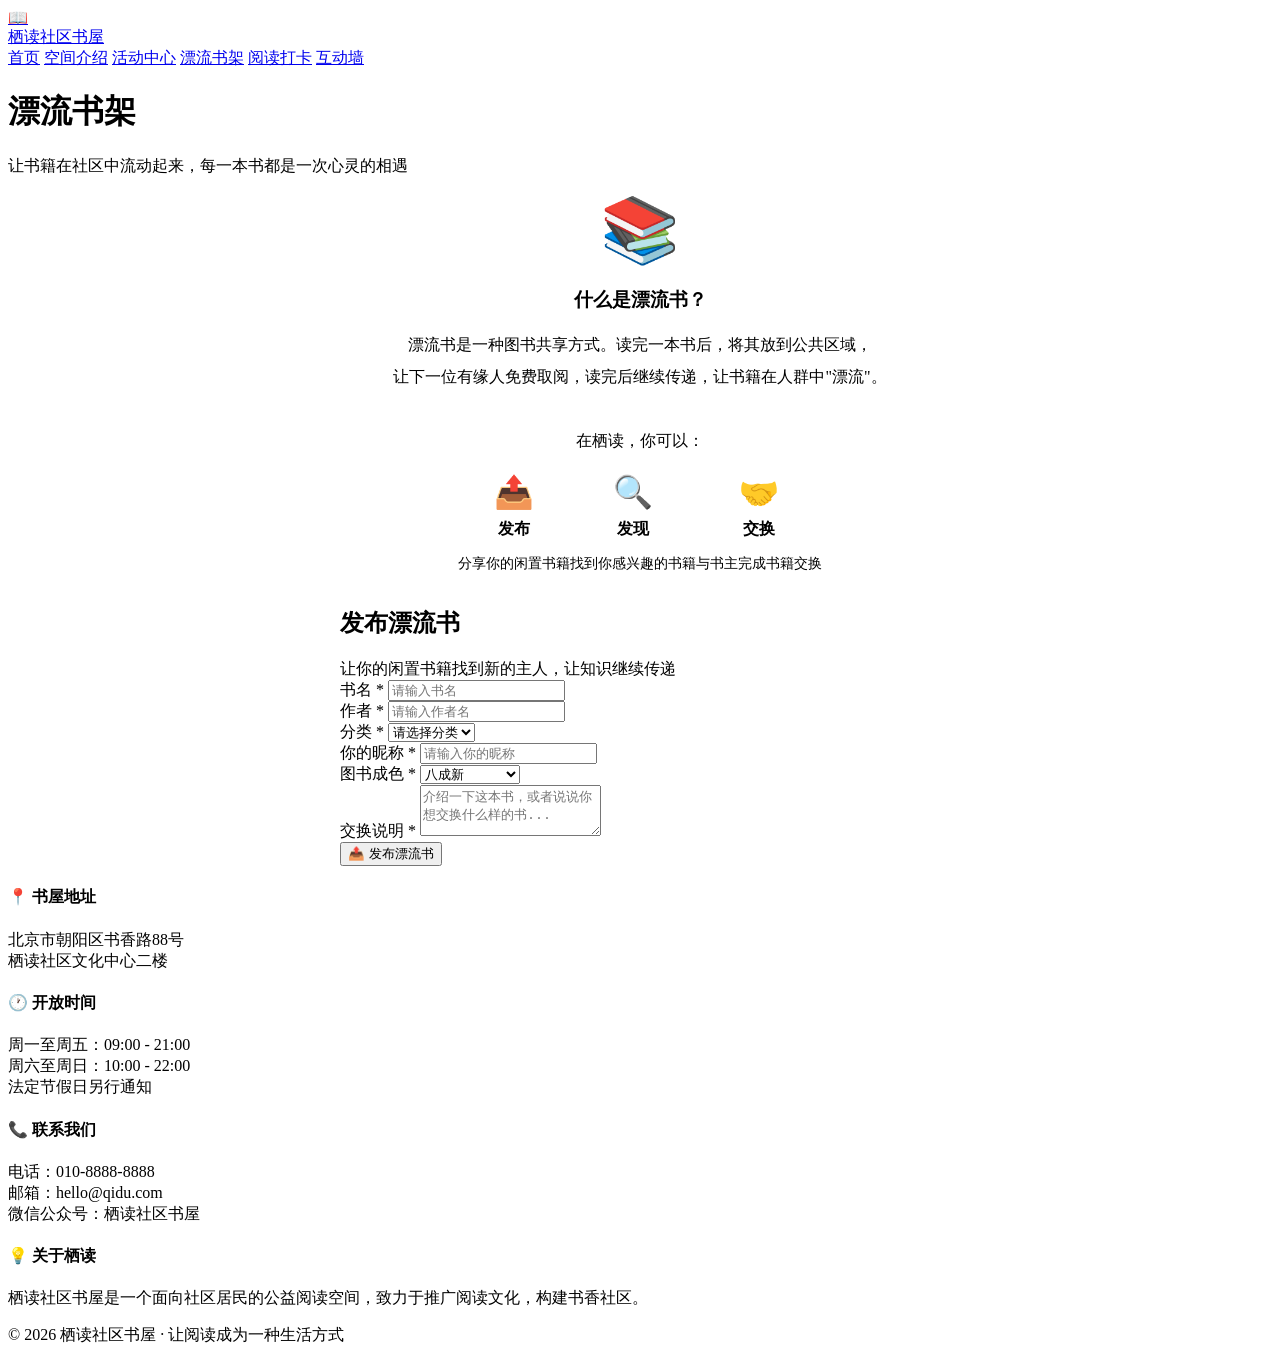
==== bookswap.html @ 44077ca1 "Add files via upload" ====
<!DOCTYPE html>
<html lang="zh-CN">
<head>
    <meta charset="UTF-8">
    <meta name="viewport" content="width=device-width, initial-scale=1.0">
    <title>漂流书架 - 栖读社区书屋</title>
    <link rel="stylesheet" href="css/style.css">
</head>
<body>
    <!-- 顶部导航栏 -->
    <nav class="navbar">
        <div class="navbar-container">
            <a href="index.html" class="navbar-logo">
                <div class="navbar-logo-icon">📖</div>
                <span class="navbar-logo-text">栖读社区书屋</span>
            </a>
            <div class="navbar-menu">
                <a href="index.html" class="navbar-link">首页</a>
                <a href="space.html" class="navbar-link">空间介绍</a>
                <a href="events.html" class="navbar-link">活动中心</a>
                <a href="bookswap.html" class="navbar-link active">漂流书架</a>
                <a href="checkin.html" class="navbar-link">阅读打卡</a>
                <a href="community.html" class="navbar-link">互动墙</a>
            </div>
            <div class="navbar-toggle">
                <span></span>
                <span></span>
                <span></span>
            </div>
        </div>
    </nav>

    <!-- 页面标题区 -->
    <header class="page-header">
        <div class="container">
            <h1 class="page-title">漂流书架</h1>
            <p class="page-subtitle">
                让书籍在社区中流动起来，每一本书都是一次心灵的相遇
            </p>
        </div>
    </header>

    <!-- 漂流书介绍 -->
    <section class="section">
        <div class="container">
            <div style="max-width: 800px; margin: 0 auto; text-align: center;">
                <div class="card" style="padding: var(--spacing-lg); background: linear-gradient(135deg, var(--color-green-pale), var(--color-cream));">
                    <div style="font-size: 4rem; margin-bottom: var(--spacing-sm);">📚</div>
                    <h3 style="color: var(--color-brown-dark); margin-bottom: var(--spacing-sm);">什么是漂流书？</h3>
                    <p style="color: var(--text-secondary); line-height: 2;">
                        漂流书是一种图书共享方式。读完一本书后，将其放到公共区域，<br>
                        让下一位有缘人免费取阅，读完后继续传递，让书籍在人群中"漂流"。<br><br>
                        在栖读，你可以：
                    </p>
                    <div style="display: flex; justify-content: center; gap: var(--spacing-lg); flex-wrap: wrap; margin-top: var(--spacing-sm);">
                        <div style="text-align: center;">
                            <div style="font-size: 2rem; margin-bottom: 8px;">📤</div>
                            <strong style="color: var(--color-green);">发布</strong>
                            <p style="color: var(--text-secondary); font-size: 0.9rem;">分享你的闲置书籍</p>
                        </div>
                        <div style="text-align: center;">
                            <div style="font-size: 2rem; margin-bottom: 8px;">🔍</div>
                            <strong style="color: var(--color-green);">发现</strong>
                            <p style="color: var(--text-secondary); font-size: 0.9rem;">找到你感兴趣的书籍</p>
                        </div>
                        <div style="text-align: center;">
                            <div style="font-size: 2rem; margin-bottom: 8px;">🤝</div>
                            <strong style="color: var(--color-green);">交换</strong>
                            <p style="color: var(--text-secondary); font-size: 0.9rem;">与书主完成书籍交换</p>
                        </div>
                    </div>
                </div>
            </div>
        </div>
    </section>

    <!-- 分类筛选 -->
    <section class="section" style="padding-top: 0; padding-bottom: var(--spacing-sm);">
        <div class="container">
            <div class="filter-bar">
                <div class="filter-tabs">
                    <!-- 分类标签将由JS动态生成 -->
                </div>
            </div>
        </div>
    </section>

    <!-- 漂流书列表 -->
    <section class="section" style="padding-top: var(--spacing-sm);">
        <div class="container">
            <div class="grid grid-4" id="books-list">
                <!-- 漂流书卡片将由JS动态生成 -->
            </div>
        </div>
    </section>

    <!-- 发布漂流书 -->
    <section class="section" style="background: var(--color-cream-dark);">
        <div class="container">
            <div style="max-width: 600px; margin: 0 auto;">
                <h2 class="section-title" style="display: inline-block;">发布漂流书</h2>
                <p style="color: var(--text-secondary); margin-top: var(--spacing-sm); margin-bottom: var(--spacing-md);">
                    让你的闲置书籍找到新的主人，让知识继续传递
                </p>

                <div class="card" style="padding: var(--spacing-md);">
                    <form id="add-book-form">
                        <div class="form-group">
                            <label class="form-label">书名 *</label>
                            <input type="text" name="title" class="form-input" placeholder="请输入书名">
                            <span class="form-error"></span>
                        </div>

                        <div class="form-group">
                            <label class="form-label">作者 *</label>
                            <input type="text" name="author" class="form-input" placeholder="请输入作者名">
                            <span class="form-error"></span>
                        </div>

                        <div class="form-group">
                            <label class="form-label">分类 *</label>
                            <select name="category" class="form-select">
                                <option value="">请选择分类</option>
                                <option value="文学">文学</option>
                                <option value="心理">心理</option>
                                <option value="设计">设计</option>
                                <option value="历史">历史</option>
                                <option value="生活方式">生活方式</option>
                                <option value="儿童">儿童</option>
                            </select>
                            <span class="form-error"></span>
                        </div>

                        <div class="form-group">
                            <label class="form-label">你的昵称 *</label>
                            <input type="text" name="owner" class="form-input" placeholder="请输入你的昵称">
                            <span class="form-error"></span>
                        </div>

                        <div class="form-group">
                            <label class="form-label">图书成色 *</label>
                            <select name="condition" class="form-select">
                                <option value="全新">全新</option>
                                <option value="九成新">九成新</option>
                                <option value="八成新" selected>八成新</option>
                                <option value="七成新">七成新</option>
                                <option value="六成新及以下">六成新及以下</option>
                            </select>
                            <span class="form-error"></span>
                        </div>

                        <div class="form-group">
                            <label class="form-label">交换说明 *</label>
                            <textarea name="note" class="form-textarea" placeholder="介绍一下这本书，或者说说你想交换什么样的书..." rows="3"></textarea>
                            <span class="form-error"></span>
                        </div>

                        <button type="submit" class="btn btn-primary btn-full">
                            📤 发布漂流书
                        </button>
                    </form>
                </div>
            </div>
        </div>
    </section>

    <!-- 页脚 -->
    <footer class="footer">
        <div class="container">
            <div class="footer-content">
                <div class="footer-section">
                    <h4>📍 书屋地址</h4>
                    <p>北京市朝阳区书香路88号<br>栖读社区文化中心二楼</p>
                </div>
                <div class="footer-section">
                    <h4>🕐 开放时间</h4>
                    <p>周一至周五：09:00 - 21:00<br>周六至周日：10:00 - 22:00<br>法定节假日另行通知</p>
                </div>
                <div class="footer-section">
                    <h4>📞 联系我们</h4>
                    <p>电话：010-8888-8888<br>邮箱：hello@qidu.com<br>微信公众号：栖读社区书屋</p>
                </div>
                <div class="footer-section">
                    <h4>💡 关于栖读</h4>
                    <p>栖读社区书屋是一个面向社区居民的公益阅读空间，致力于推广阅读文化，构建书香社区。</p>
                </div>
            </div>
            <div class="footer-bottom">
                <p>© 2026 栖读社区书屋 · 让阅读成为一种生活方式</p>
            </div>
        </div>
    </footer>

    <!-- 引入JS文件 -->
    <script src="js/data.js"></script>
    <script src="js/main.js"></script>
    <script src="js/bookswap.js"></script>
</body>
</html>
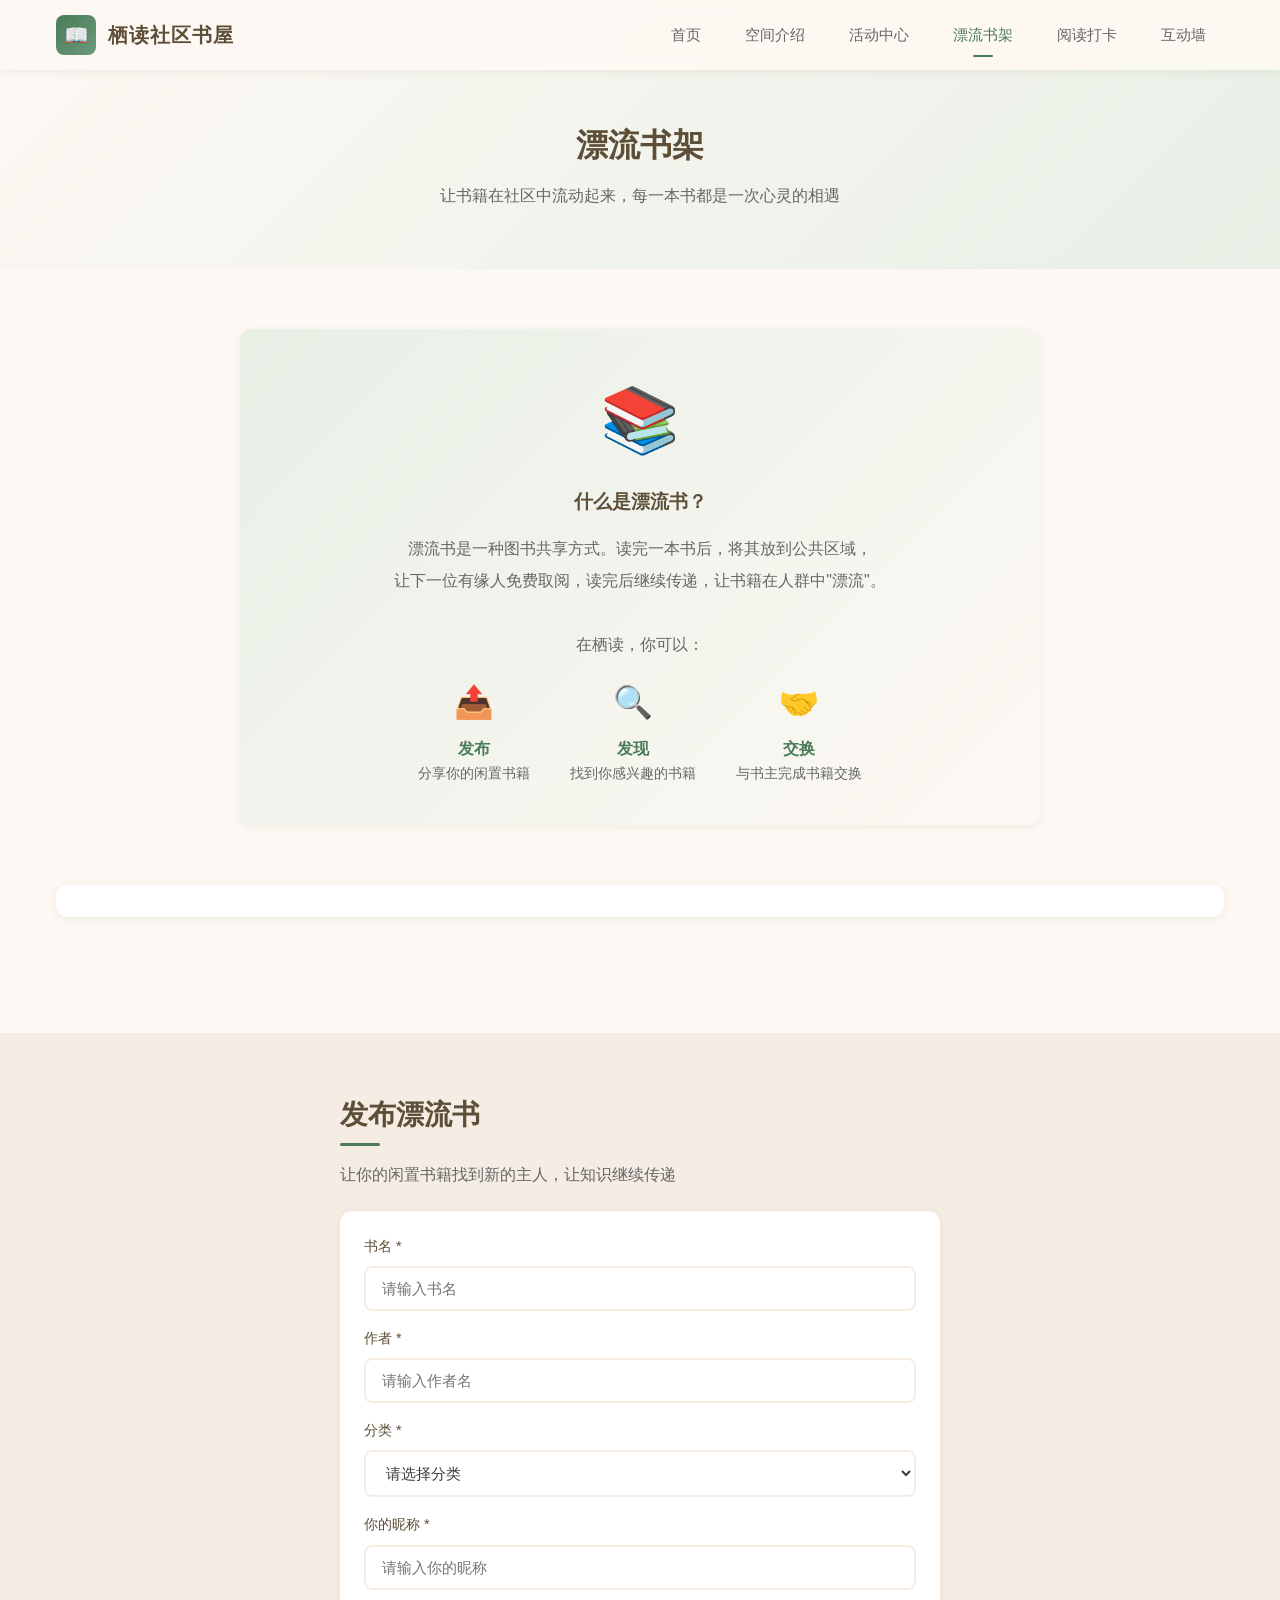
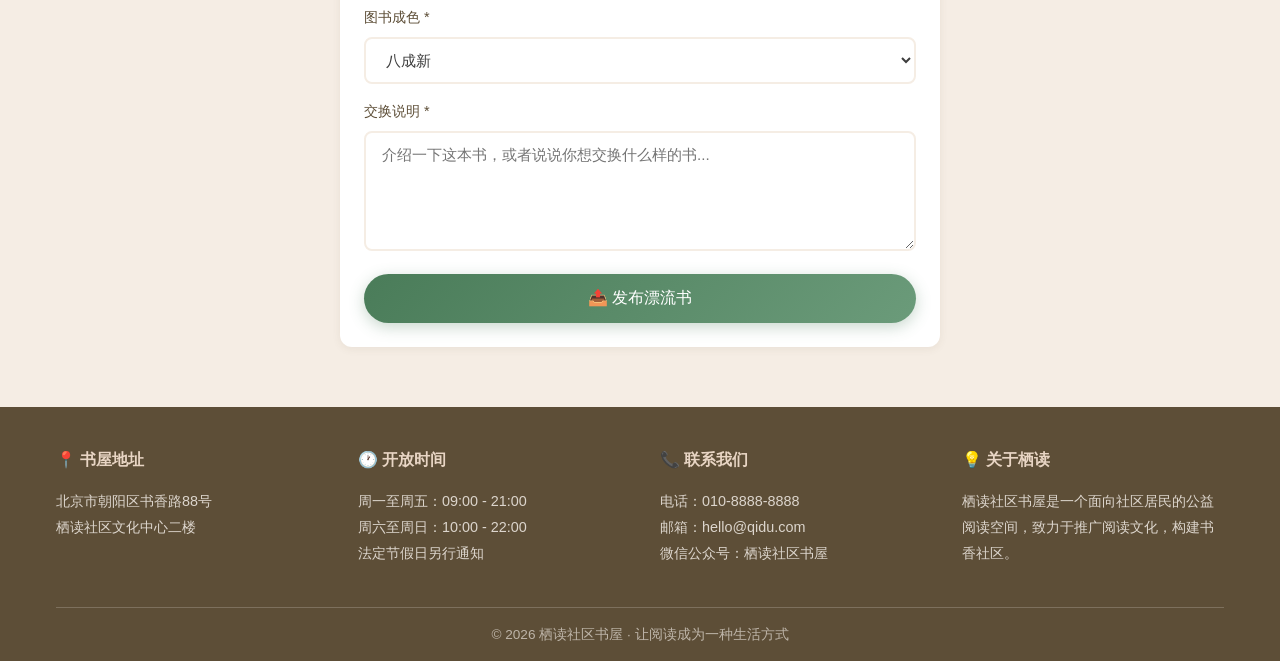
==== commit 88992787: "Update bookswap.html" ====
--- a/bookswap.html
+++ b/bookswap.html
@@ -4,7 +4,7 @@
     <meta charset="UTF-8">
     <meta name="viewport" content="width=device-width, initial-scale=1.0">
     <title>漂流书架 - 栖读社区书屋</title>
-    <link rel="stylesheet" href="css/style.css">
+    <link rel="stylesheet" href="./style.css">
 </head>
 <body>
     <!-- 顶部导航栏 -->
--- a/style.css
+++ b/style.css
@@ -0,0 +1,1465 @@
+/* ========================================
+   栖读社区书屋阅读互动平台 - 全局样式表
+   风格：原木治愈风、现代文艺社区感
+   主色调：米白、浅木色、暖棕色、墨绿色
+======================================== */
+
+/* ---------- CSS 变量定义 ---------- */
+:root {
+    /* 主色调 */
+    --color-cream: #FDF8F3;        /* 米白背景 */
+    --color-cream-dark: #F5EDE4;   /* 深米白 */
+    --color-wood-light: #E8D5C4;   /* 浅木色 */
+    --color-wood: #C9A87C;         /* 木色 */
+    --color-brown: #8B6914;        /* 暖棕色 */
+    --color-brown-dark: #5D4E37;   /* 深棕色 */
+    --color-green: #4A7C59;        /* 墨绿色 */
+    --color-green-light: #6B9B7A;  /* 浅墨绿 */
+    --color-green-pale: #E8F0E6;   /* 极浅绿 */
+
+    /* 文字颜色 */
+    --text-primary: #3D3D3D;
+    --text-secondary: #666666;
+    --text-muted: #999999;
+    --text-light: #BFBFBF;
+
+    /* 功能色 */
+    --color-success: #5D9B6B;
+    --color-warning: #D4A84B;
+    --color-danger: #C75D5D;
+    --color-info: #5D8BC7;
+
+    /* 阴影 */
+    --shadow-sm: 0 2px 8px rgba(93, 78, 55, 0.08);
+    --shadow-md: 0 4px 16px rgba(93, 78, 55, 0.12);
+    --shadow-lg: 0 8px 32px rgba(93, 78, 55, 0.16);
+
+    /* 圆角 */
+    --radius-sm: 8px;
+    --radius-md: 12px;
+    --radius-lg: 20px;
+    --radius-full: 50px;
+
+    /* 过渡 */
+    --transition-fast: 0.2s ease;
+    --transition-normal: 0.3s ease;
+    --transition-slow: 0.5s ease;
+
+    /* 间距 */
+    --spacing-xs: 8px;
+    --spacing-sm: 16px;
+    --spacing-md: 24px;
+    --spacing-lg: 40px;
+    --spacing-xl: 60px;
+}
+
+/* ---------- 全局重置 ---------- */
+* {
+    margin: 0;
+    padding: 0;
+    box-sizing: border-box;
+}
+
+html {
+    scroll-behavior: smooth;
+    font-size: 16px;
+}
+
+body {
+    font-family: 'PingFang SC', 'Microsoft YaHei', 'Helvetica Neue', Arial, sans-serif;
+    background-color: var(--color-cream);
+    color: var(--text-primary);
+    line-height: 1.6;
+    min-height: 100vh;
+}
+
+a {
+    text-decoration: none;
+    color: inherit;
+    transition: color var(--transition-fast);
+}
+
+img {
+    max-width: 100%;
+    height: auto;
+    display: block;
+}
+
+ul, ol {
+    list-style: none;
+}
+
+button {
+    font-family: inherit;
+    cursor: pointer;
+    border: none;
+    background: none;
+}
+
+input, textarea, select {
+    font-family: inherit;
+    font-size: inherit;
+    border: none;
+    outline: none;
+}
+
+/* ---------- 通用容器 ---------- */
+.container {
+    max-width: 1200px;
+    margin: 0 auto;
+    padding: 0 var(--spacing-sm);
+}
+
+.section {
+    padding: var(--spacing-xl) 0;
+}
+
+.section-title {
+    font-size: 1.75rem;
+    font-weight: 600;
+    color: var(--color-brown-dark);
+    margin-bottom: var(--spacing-xs);
+    position: relative;
+    display: inline-block;
+}
+
+.section-title::after {
+    content: '';
+    position: absolute;
+    bottom: -8px;
+    left: 0;
+    width: 40px;
+    height: 3px;
+    background: var(--color-green);
+    border-radius: 2px;
+}
+
+.section-subtitle {
+    font-size: 1rem;
+    color: var(--text-secondary);
+    margin-bottom: var(--spacing-lg);
+}
+
+/* ---------- 顶部导航栏 ---------- */
+.navbar {
+    position: fixed;
+    top: 0;
+    left: 0;
+    right: 0;
+    z-index: 1000;
+    background: rgba(253, 248, 243, 0.95);
+    backdrop-filter: blur(10px);
+    box-shadow: var(--shadow-sm);
+    transition: all var(--transition-normal);
+}
+
+.navbar-container {
+    max-width: 1200px;
+    margin: 0 auto;
+    padding: 0 var(--spacing-sm);
+    display: flex;
+    justify-content: space-between;
+    align-items: center;
+    height: 70px;
+}
+
+.navbar-logo {
+    display: flex;
+    align-items: center;
+    gap: 12px;
+}
+
+.navbar-logo-icon {
+    width: 40px;
+    height: 40px;
+    background: linear-gradient(135deg, var(--color-green), var(--color-green-light));
+    border-radius: var(--radius-sm);
+    display: flex;
+    align-items: center;
+    justify-content: center;
+    color: white;
+    font-size: 1.25rem;
+}
+
+.navbar-logo-text {
+    font-size: 1.25rem;
+    font-weight: 600;
+    color: var(--color-brown-dark);
+    letter-spacing: 1px;
+}
+
+.navbar-menu {
+    display: flex;
+    gap: 8px;
+}
+
+.navbar-link {
+    padding: 10px 18px;
+    font-size: 0.95rem;
+    color: var(--text-secondary);
+    border-radius: var(--radius-sm);
+    transition: all var(--transition-fast);
+    position: relative;
+}
+
+.navbar-link:hover {
+    color: var(--color-green);
+    background: var(--color-green-pale);
+}
+
+.navbar-link.active {
+    color: var(--color-green);
+    font-weight: 500;
+}
+
+.navbar-link.active::after {
+    content: '';
+    position: absolute;
+    bottom: 0;
+    left: 50%;
+    transform: translateX(-50%);
+    width: 20px;
+    height: 2px;
+    background: var(--color-green);
+    border-radius: 1px;
+}
+
+.navbar-toggle {
+    display: none;
+    flex-direction: column;
+    gap: 5px;
+    padding: 10px;
+    cursor: pointer;
+}
+
+.navbar-toggle span {
+    width: 24px;
+    height: 2px;
+    background: var(--color-brown-dark);
+    border-radius: 2px;
+    transition: all var(--transition-fast);
+}
+
+/* ---------- Hero Banner ---------- */
+.hero {
+    min-height: 100vh;
+    display: flex;
+    align-items: center;
+    justify-content: center;
+    background: linear-gradient(135deg, var(--color-cream) 0%, var(--color-wood-light) 50%, var(--color-green-pale) 100%);
+    position: relative;
+    overflow: hidden;
+    padding-top: 70px;
+}
+
+.hero::before {
+    content: '';
+    position: absolute;
+    top: 0;
+    left: 0;
+    right: 0;
+    bottom: 0;
+    background: url("data:image/svg+xml,%3Csvg width='60' height='60' viewBox='0 0 60 60' xmlns='http://www.w3.org/2000/svg'%3E%3Cg fill='none' fill-rule='evenodd'%3E%3Cg fill='%234A7C59' fill-opacity='0.05'%3E%3Cpath d='M36 34v-4h-2v4h-4v2h4v4h2v-4h4v-2h-4zm0-30V0h-2v4h-4v2h4v4h2V6h4V4h-4zM6 34v-4H4v4H0v2h4v4h2v-4h4v-2H6zM6 4V0H4v4H0v2h4v4h2V6h4V4H6z'/%3E%3C/g%3E%3C/g%3E%3C/svg%3E");
+    opacity: 0.6;
+}
+
+.hero-content {
+    text-align: center;
+    position: relative;
+    z-index: 1;
+    max-width: 800px;
+    padding: var(--spacing-md);
+}
+
+.hero-title {
+    font-size: 2.75rem;
+    font-weight: 600;
+    color: var(--color-brown-dark);
+    line-height: 1.4;
+    margin-bottom: var(--spacing-sm);
+    animation: fadeInUp 0.8s ease;
+}
+
+.hero-subtitle {
+    font-size: 1.125rem;
+    color: var(--text-secondary);
+    margin-bottom: var(--spacing-lg);
+    line-height: 1.8;
+    animation: fadeInUp 0.8s ease 0.2s both;
+}
+
+.hero-buttons {
+    display: flex;
+    gap: var(--spacing-sm);
+    justify-content: center;
+    flex-wrap: wrap;
+    animation: fadeInUp 0.8s ease 0.4s both;
+}
+
+.hero-decoration {
+    position: absolute;
+    opacity: 0.15;
+    font-size: 8rem;
+    color: var(--color-green);
+}
+
+.hero-decoration-1 {
+    top: 15%;
+    left: 5%;
+    transform: rotate(-15deg);
+}
+
+.hero-decoration-2 {
+    bottom: 20%;
+    right: 8%;
+    transform: rotate(10deg);
+}
+
+/* ---------- 按钮样式 ---------- */
+.btn {
+    display: inline-flex;
+    align-items: center;
+    justify-content: center;
+    gap: 8px;
+    padding: 14px 28px;
+    font-size: 1rem;
+    font-weight: 500;
+    border-radius: var(--radius-full);
+    transition: all var(--transition-fast);
+    cursor: pointer;
+}
+
+.btn-primary {
+    background: linear-gradient(135deg, var(--color-green), var(--color-green-light));
+    color: white;
+    box-shadow: 0 4px 15px rgba(74, 124, 89, 0.3);
+}
+
+.btn-primary:hover {
+    transform: translateY(-2px);
+    box-shadow: 0 6px 20px rgba(74, 124, 89, 0.4);
+}
+
+.btn-secondary {
+    background: white;
+    color: var(--color-green);
+    border: 2px solid var(--color-green);
+}
+
+.btn-secondary:hover {
+    background: var(--color-green-pale);
+    transform: translateY(-2px);
+}
+
+.btn-small {
+    padding: 10px 20px;
+    font-size: 0.875rem;
+}
+
+.btn-full {
+    width: 100%;
+}
+
+.btn:disabled {
+    opacity: 0.6;
+    cursor: not-allowed;
+    transform: none !important;
+}
+
+/* ---------- 卡片样式 ---------- */
+.card {
+    background: white;
+    border-radius: var(--radius-md);
+    box-shadow: var(--shadow-sm);
+    overflow: hidden;
+    transition: all var(--transition-normal);
+}
+
+.card:hover {
+    transform: translateY(-4px);
+    box-shadow: var(--shadow-md);
+}
+
+.card-image {
+    width: 100%;
+    height: 180px;
+    background: linear-gradient(135deg, var(--color-wood-light), var(--color-green-pale));
+    display: flex;
+    align-items: center;
+    justify-content: center;
+    color: var(--color-green);
+    font-size: 3rem;
+}
+
+.card-body {
+    padding: var(--spacing-sm);
+}
+
+.card-title {
+    font-size: 1.125rem;
+    font-weight: 600;
+    color: var(--color-brown-dark);
+    margin-bottom: 8px;
+}
+
+.card-text {
+    font-size: 0.9rem;
+    color: var(--text-secondary);
+    line-height: 1.6;
+}
+
+.card-meta {
+    display: flex;
+    gap: var(--spacing-sm);
+    margin-top: 12px;
+    flex-wrap: wrap;
+}
+
+.card-meta-item {
+    font-size: 0.8rem;
+    color: var(--text-muted);
+    display: flex;
+    align-items: center;
+    gap: 4px;
+}
+
+/* ---------- 状态卡片 ---------- */
+.status-card {
+    background: white;
+    border-radius: var(--radius-md);
+    padding: var(--spacing-md);
+    box-shadow: var(--shadow-sm);
+    display: flex;
+    align-items: center;
+    gap: var(--spacing-sm);
+}
+
+.status-icon {
+    width: 60px;
+    height: 60px;
+    background: var(--color-green-pale);
+    border-radius: 50%;
+    display: flex;
+    align-items: center;
+    justify-content: center;
+    font-size: 1.5rem;
+    color: var(--color-green);
+}
+
+.status-info h3 {
+    font-size: 1rem;
+    color: var(--color-brown-dark);
+    margin-bottom: 4px;
+}
+
+.status-info p {
+    font-size: 0.9rem;
+    color: var(--text-secondary);
+}
+
+.status-badge {
+    display: inline-block;
+    padding: 4px 12px;
+    border-radius: var(--radius-full);
+    font-size: 0.8rem;
+    font-weight: 500;
+}
+
+.status-open {
+    background: rgba(93, 155, 107, 0.15);
+    color: var(--color-success);
+}
+
+.status-closed {
+    background: rgba(199, 93, 93, 0.15);
+    color: var(--color-danger);
+}
+
+/* ---------- 网格布局 ---------- */
+.grid {
+    display: grid;
+    gap: var(--spacing-md);
+}
+
+.grid-2 {
+    grid-template-columns: repeat(2, 1fr);
+}
+
+.grid-3 {
+    grid-template-columns: repeat(3, 1fr);
+}
+
+.grid-4 {
+    grid-template-columns: repeat(4, 1fr);
+}
+
+/* ---------- 标签 ---------- */
+.tag {
+    display: inline-block;
+    padding: 4px 12px;
+    font-size: 0.8rem;
+    border-radius: var(--radius-full);
+    background: var(--color-cream-dark);
+    color: var(--text-secondary);
+    transition: all var(--transition-fast);
+}
+
+.tag:hover {
+    background: var(--color-wood-light);
+}
+
+.tag.active {
+    background: var(--color-green);
+    color: white;
+}
+
+.tags {
+    display: flex;
+    gap: 8px;
+    flex-wrap: wrap;
+}
+
+/* ---------- 筛选栏 ---------- */
+.filter-bar {
+    background: white;
+    border-radius: var(--radius-md);
+    padding: var(--spacing-sm);
+    margin-bottom: var(--spacing-md);
+    box-shadow: var(--shadow-sm);
+}
+
+.filter-tabs {
+    display: flex;
+    gap: 8px;
+    flex-wrap: wrap;
+}
+
+.filter-tab {
+    padding: 8px 16px;
+    font-size: 0.9rem;
+    color: var(--text-secondary);
+    border-radius: var(--radius-full);
+    cursor: pointer;
+    transition: all var(--transition-fast);
+}
+
+.filter-tab:hover {
+    background: var(--color-cream-dark);
+}
+
+.filter-tab.active {
+    background: var(--color-green);
+    color: white;
+}
+
+/* ---------- 表单样式 ---------- */
+.form-group {
+    margin-bottom: var(--spacing-sm);
+}
+
+.form-label {
+    display: block;
+    font-size: 0.9rem;
+    font-weight: 500;
+    color: var(--color-brown-dark);
+    margin-bottom: 8px;
+}
+
+.form-input,
+.form-textarea,
+.form-select {
+    width: 100%;
+    padding: 12px 16px;
+    font-size: 0.95rem;
+    color: var(--text-primary);
+    background: white;
+    border: 2px solid var(--color-cream-dark);
+    border-radius: var(--radius-sm);
+    transition: all var(--transition-fast);
+}
+
+.form-input:focus,
+.form-textarea:focus,
+.form-select:focus {
+    border-color: var(--color-green);
+    box-shadow: 0 0 0 3px rgba(74, 124, 89, 0.1);
+}
+
+.form-textarea {
+    min-height: 120px;
+    resize: vertical;
+}
+
+.form-error {
+    font-size: 0.8rem;
+    color: var(--color-danger);
+    margin-top: 4px;
+}
+
+.form-hint {
+    font-size: 0.8rem;
+    color: var(--text-muted);
+    margin-top: 4px;
+}
+
+/* ---------- 空状态 ---------- */
+.empty-state {
+    text-align: center;
+    padding: var(--spacing-xl);
+    color: var(--text-muted);
+}
+
+.empty-state-icon {
+    font-size: 4rem;
+    margin-bottom: var(--spacing-sm);
+    opacity: 0.5;
+}
+
+.empty-state-text {
+    font-size: 1rem;
+}
+
+/* ---------- Toast 提示 ---------- */
+.toast-container {
+    position: fixed;
+    top: 90px;
+    right: 20px;
+    z-index: 2000;
+    display: flex;
+    flex-direction: column;
+    gap: 10px;
+}
+
+.toast {
+    padding: 14px 20px;
+    background: white;
+    border-radius: var(--radius-sm);
+    box-shadow: var(--shadow-md);
+    display: flex;
+    align-items: center;
+    gap: 10px;
+    animation: slideIn 0.3s ease;
+    max-width: 320px;
+}
+
+.toast-success {
+    border-left: 4px solid var(--color-success);
+}
+
+.toast-error {
+    border-left: 4px solid var(--color-danger);
+}
+
+.toast-info {
+    border-left: 4px solid var(--color-info);
+}
+
+.toast-icon {
+    font-size: 1.25rem;
+}
+
+.toast-message {
+    font-size: 0.9rem;
+    color: var(--text-primary);
+}
+
+@keyframes slideIn {
+    from {
+        transform: translateX(100%);
+        opacity: 0;
+    }
+    to {
+        transform: translateX(0);
+        opacity: 1;
+    }
+}
+
+/* ---------- 模态框 ---------- */
+.modal-overlay {
+    position: fixed;
+    top: 0;
+    left: 0;
+    right: 0;
+    bottom: 0;
+    background: rgba(61, 61, 61, 0.5);
+    backdrop-filter: blur(4px);
+    z-index: 3000;
+    display: flex;
+    align-items: center;
+    justify-content: center;
+    opacity: 0;
+    visibility: hidden;
+    transition: all var(--transition-fast);
+}
+
+.modal-overlay.active {
+    opacity: 1;
+    visibility: visible;
+}
+
+.modal {
+    background: white;
+    border-radius: var(--radius-md);
+    max-width: 500px;
+    width: 90%;
+    max-height: 80vh;
+    overflow-y: auto;
+    transform: scale(0.9);
+    transition: transform var(--transition-fast);
+}
+
+.modal-overlay.active .modal {
+    transform: scale(1);
+}
+
+.modal-header {
+    padding: var(--spacing-sm);
+    border-bottom: 1px solid var(--color-cream-dark);
+    display: flex;
+    justify-content: space-between;
+    align-items: center;
+}
+
+.modal-title {
+    font-size: 1.125rem;
+    font-weight: 600;
+    color: var(--color-brown-dark);
+}
+
+.modal-close {
+    width: 32px;
+    height: 32px;
+    display: flex;
+    align-items: center;
+    justify-content: center;
+    font-size: 1.25rem;
+    color: var(--text-muted);
+    border-radius: 50%;
+    transition: all var(--transition-fast);
+}
+
+.modal-close:hover {
+    background: var(--color-cream-dark);
+    color: var(--text-primary);
+}
+
+.modal-body {
+    padding: var(--spacing-sm);
+}
+
+.modal-footer {
+    padding: var(--spacing-sm);
+    border-top: 1px solid var(--color-cream-dark);
+    display: flex;
+    justify-content: flex-end;
+    gap: var(--spacing-xs);
+}
+
+/* ---------- 页脚 ---------- */
+.footer {
+    background: var(--color-brown-dark);
+    color: var(--color-cream);
+    padding: var(--spacing-lg) 0 var(--spacing-sm);
+}
+
+.footer-content {
+    display: grid;
+    grid-template-columns: repeat(auto-fit, minmax(250px, 1fr));
+    gap: var(--spacing-lg);
+    margin-bottom: var(--spacing-lg);
+}
+
+.footer-section h4 {
+    font-size: 1rem;
+    font-weight: 600;
+    margin-bottom: var(--spacing-sm);
+    color: var(--color-wood-light);
+}
+
+.footer-section p,
+.footer-section li {
+    font-size: 0.9rem;
+    color: rgba(253, 248, 243, 0.8);
+    line-height: 1.8;
+}
+
+.footer-section li {
+    margin-bottom: 8px;
+}
+
+.footer-bottom {
+    text-align: center;
+    padding-top: var(--spacing-sm);
+    border-top: 1px solid rgba(253, 248, 243, 0.2);
+    font-size: 0.85rem;
+    color: rgba(253, 248, 243, 0.6);
+}
+
+/* ---------- 返回顶部按钮 ---------- */
+.back-to-top {
+    position: fixed;
+    bottom: 30px;
+    right: 30px;
+    width: 50px;
+    height: 50px;
+    background: var(--color-green);
+    color: white;
+    border-radius: 50%;
+    display: flex;
+    align-items: center;
+    justify-content: center;
+    font-size: 1.25rem;
+    box-shadow: var(--shadow-md);
+    opacity: 0;
+    visibility: hidden;
+    transition: all var(--transition-fast);
+    z-index: 999;
+    cursor: pointer;
+}
+
+.back-to-top.visible {
+    opacity: 1;
+    visibility: visible;
+}
+
+.back-to-top:hover {
+    transform: translateY(-4px);
+    box-shadow: var(--shadow-lg);
+}
+
+/* ---------- 活动卡片 ---------- */
+.event-card {
+    background: white;
+    border-radius: var(--radius-md);
+    box-shadow: var(--shadow-sm);
+    overflow: hidden;
+    transition: all var(--transition-normal);
+}
+
+.event-card:hover {
+    transform: translateY(-4px);
+    box-shadow: var(--shadow-md);
+}
+
+.event-card-header {
+    padding: var(--spacing-sm);
+    background: linear-gradient(135deg, var(--color-green-pale), var(--color-cream));
+    display: flex;
+    justify-content: space-between;
+    align-items: center;
+}
+
+.event-date {
+    text-align: center;
+}
+
+.event-date-day {
+    font-size: 1.75rem;
+    font-weight: 700;
+    color: var(--color-green);
+    line-height: 1;
+}
+
+.event-date-month {
+    font-size: 0.8rem;
+    color: var(--text-secondary);
+}
+
+.event-category {
+    padding: 4px 12px;
+    background: var(--color-green);
+    color: white;
+    font-size: 0.8rem;
+    border-radius: var(--radius-full);
+}
+
+.event-card-body {
+    padding: var(--spacing-sm);
+}
+
+.event-title {
+    font-size: 1.125rem;
+    font-weight: 600;
+    color: var(--color-brown-dark);
+    margin-bottom: 8px;
+}
+
+.event-info {
+    display: flex;
+    flex-direction: column;
+    gap: 8px;
+    margin-bottom: var(--spacing-sm);
+}
+
+.event-info-item {
+    display: flex;
+    align-items: center;
+    gap: 8px;
+    font-size: 0.9rem;
+    color: var(--text-secondary);
+}
+
+.event-info-item span {
+    color: var(--color-green);
+}
+
+.event-capacity {
+    display: flex;
+    justify-content: space-between;
+    align-items: center;
+    padding-top: var(--spacing-sm);
+    border-top: 1px solid var(--color-cream-dark);
+}
+
+.event-capacity-text {
+    font-size: 0.85rem;
+    color: var(--text-muted);
+}
+
+.event-capacity-bar {
+    width: 100px;
+    height: 6px;
+    background: var(--color-cream-dark);
+    border-radius: 3px;
+    overflow: hidden;
+}
+
+.event-capacity-fill {
+    height: 100%;
+    background: var(--color-green);
+    border-radius: 3px;
+    transition: width var(--transition-normal);
+}
+
+.event-full .event-capacity-fill {
+    background: var(--color-danger);
+}
+
+/* ---------- 漂流书卡片 ---------- */
+.book-card {
+    background: white;
+    border-radius: var(--radius-md);
+    box-shadow: var(--shadow-sm);
+    overflow: hidden;
+    transition: all var(--transition-normal);
+}
+
+.book-card:hover {
+    transform: translateY(-4px);
+    box-shadow: var(--shadow-md);
+}
+
+.book-card-header {
+    height: 160px;
+    background: linear-gradient(135deg, var(--color-wood-light), var(--color-cream-dark));
+    display: flex;
+    align-items: center;
+    justify-content: center;
+    font-size: 4rem;
+    color: var(--color-brown);
+    position: relative;
+}
+
+.book-status {
+    position: absolute;
+    top: 12px;
+    right: 12px;
+    padding: 4px 10px;
+    font-size: 0.75rem;
+    border-radius: var(--radius-full);
+    font-weight: 500;
+}
+
+.book-status-available {
+    background: var(--color-success);
+    color: white;
+}
+
+.book-status-exchanged {
+    background: var(--text-muted);
+    color: white;
+}
+
+.book-card-body {
+    padding: var(--spacing-sm);
+}
+
+.book-title {
+    font-size: 1rem;
+    font-weight: 600;
+    color: var(--color-brown-dark);
+    margin-bottom: 4px;
+    white-space: nowrap;
+    overflow: hidden;
+    text-overflow: ellipsis;
+}
+
+.book-author {
+    font-size: 0.85rem;
+    color: var(--text-muted);
+    margin-bottom: 8px;
+}
+
+.book-meta {
+    display: flex;
+    flex-wrap: wrap;
+    gap: 8px;
+    margin-bottom: 12px;
+}
+
+.book-meta-item {
+    font-size: 0.8rem;
+    color: var(--text-secondary);
+    display: flex;
+    align-items: center;
+    gap: 4px;
+}
+
+.book-condition {
+    display: inline-flex;
+    align-items: center;
+    gap: 4px;
+    padding: 2px 8px;
+    background: var(--color-cream-dark);
+    border-radius: var(--radius-full);
+    font-size: 0.75rem;
+    color: var(--color-brown);
+}
+
+.book-note {
+    font-size: 0.85rem;
+    color: var(--text-secondary);
+    line-height: 1.5;
+    margin-top: 8px;
+    padding-top: 8px;
+    border-top: 1px dashed var(--color-cream-dark);
+}
+
+/* ---------- 打卡卡片 ---------- */
+.checkin-card {
+    background: white;
+    border-radius: var(--radius-md);
+    padding: var(--spacing-sm);
+    box-shadow: var(--shadow-sm);
+    transition: all var(--transition-normal);
+}
+
+.checkin-card:hover {
+    transform: translateY(-2px);
+    box-shadow: var(--shadow-md);
+}
+
+.checkin-header {
+    display: flex;
+    justify-content: space-between;
+    align-items: center;
+    margin-bottom: 12px;
+}
+
+.checkin-date {
+    font-size: 0.9rem;
+    color: var(--color-green);
+    font-weight: 500;
+}
+
+.checkin-duration {
+    display: flex;
+    align-items: center;
+    gap: 4px;
+    font-size: 0.85rem;
+    color: var(--color-brown);
+    background: var(--color-cream-dark);
+    padding: 4px 10px;
+    border-radius: var(--radius-full);
+}
+
+.checkin-book {
+    font-size: 1rem;
+    font-weight: 600;
+    color: var(--color-brown-dark);
+    margin-bottom: 8px;
+}
+
+.checkin-note {
+    font-size: 0.9rem;
+    color: var(--text-secondary);
+    line-height: 1.6;
+}
+
+/* ---------- 统计卡片 ---------- */
+.stats-card {
+    background: white;
+    border-radius: var(--radius-md);
+    padding: var(--spacing-md);
+    box-shadow: var(--shadow-sm);
+    text-align: center;
+}
+
+.stats-icon {
+    width: 50px;
+    height: 50px;
+    margin: 0 auto 12px;
+    background: var(--color-green-pale);
+    border-radius: 50%;
+    display: flex;
+    align-items: center;
+    justify-content: center;
+    font-size: 1.5rem;
+    color: var(--color-green);
+}
+
+.stats-number {
+    font-size: 2rem;
+    font-weight: 700;
+    color: var(--color-green);
+    line-height: 1;
+    margin-bottom: 4px;
+}
+
+.stats-label {
+    font-size: 0.9rem;
+    color: var(--text-secondary);
+}
+
+/* ---------- 互动墙卡片 ---------- */
+.post-card {
+    background: white;
+    border-radius: var(--radius-md);
+    padding: var(--spacing-sm);
+    box-shadow: var(--shadow-sm);
+    transition: all var(--transition-normal);
+}
+
+.post-card:hover {
+    transform: translateY(-2px);
+    box-shadow: var(--shadow-md);
+}
+
+.post-header {
+    display: flex;
+    justify-content: space-between;
+    align-items: flex-start;
+    margin-bottom: 12px;
+}
+
+.post-user {
+    display: flex;
+    align-items: center;
+    gap: 10px;
+}
+
+.post-avatar {
+    width: 40px;
+    height: 40px;
+    background: linear-gradient(135deg, var(--color-green), var(--color-green-light));
+    border-radius: 50%;
+    display: flex;
+    align-items: center;
+    justify-content: center;
+    color: white;
+    font-weight: 600;
+    font-size: 1rem;
+}
+
+.post-name {
+    font-weight: 500;
+    color: var(--color-brown-dark);
+    font-size: 0.95rem;
+}
+
+.post-time {
+    font-size: 0.8rem;
+    color: var(--text-muted);
+}
+
+.post-type {
+    padding: 4px 10px;
+    font-size: 0.75rem;
+    border-radius: var(--radius-full);
+    background: var(--color-cream-dark);
+    color: var(--text-secondary);
+}
+
+.post-content {
+    font-size: 0.95rem;
+    color: var(--text-primary);
+    line-height: 1.7;
+    margin-bottom: 12px;
+}
+
+.post-tags {
+    display: flex;
+    gap: 8px;
+    flex-wrap: wrap;
+    margin-bottom: 12px;
+}
+
+.post-tag {
+    padding: 4px 10px;
+    font-size: 0.75rem;
+    background: var(--color-green-pale);
+    color: var(--color-green);
+    border-radius: var(--radius-full);
+}
+
+.post-actions {
+    display: flex;
+    gap: var(--spacing-sm);
+    padding-top: 12px;
+    border-top: 1px solid var(--color-cream-dark);
+}
+
+.post-action {
+    display: flex;
+    align-items: center;
+    gap: 6px;
+    font-size: 0.85rem;
+    color: var(--text-muted);
+    cursor: pointer;
+    transition: all var(--transition-fast);
+    padding: 6px 12px;
+    border-radius: var(--radius-full);
+}
+
+.post-action:hover {
+    background: var(--color-cream-dark);
+    color: var(--color-green);
+}
+
+.post-action.liked {
+    color: var(--color-danger);
+}
+
+/* ---------- 空间卡片 ---------- */
+.space-card {
+    background: white;
+    border-radius: var(--radius-md);
+    overflow: hidden;
+    box-shadow: var(--shadow-sm);
+    transition: all var(--transition-normal);
+}
+
+.space-card:hover {
+    transform: translateY(-4px);
+    box-shadow: var(--shadow-md);
+}
+
+.space-card-image {
+    height: 200px;
+    background: linear-gradient(135deg, var(--color-wood-light), var(--color-green-pale));
+    display: flex;
+    align-items: center;
+    justify-content: center;
+    font-size: 4rem;
+    color: var(--color-green);
+}
+
+.space-card-body {
+    padding: var(--spacing-sm);
+}
+
+.space-card-title {
+    font-size: 1.125rem;
+    font-weight: 600;
+    color: var(--color-brown-dark);
+    margin-bottom: 8px;
+}
+
+.space-card-desc {
+    font-size: 0.9rem;
+    color: var(--text-secondary);
+    line-height: 1.6;
+    margin-bottom: 12px;
+}
+
+.space-card-meta {
+    display: flex;
+    flex-wrap: wrap;
+    gap: 12px;
+    padding-top: 12px;
+    border-top: 1px solid var(--color-cream-dark);
+}
+
+.space-card-meta-item {
+    font-size: 0.85rem;
+    color: var(--text-muted);
+    display: flex;
+    align-items: center;
+    gap: 6px;
+}
+
+.space-card-meta-item span {
+    color: var(--color-green);
+}
+
+/* ---------- 页面标题区 ---------- */
+.page-header {
+    padding: 120px 0 60px;
+    background: linear-gradient(135deg, var(--color-cream) 0%, var(--color-green-pale) 100%);
+    text-align: center;
+}
+
+.page-title {
+    font-size: 2rem;
+    font-weight: 600;
+    color: var(--color-brown-dark);
+    margin-bottom: 12px;
+}
+
+.page-subtitle {
+    font-size: 1rem;
+    color: var(--text-secondary);
+    max-width: 600px;
+    margin: 0 auto;
+}
+
+/* ---------- 动画 ---------- */
+@keyframes fadeInUp {
+    from {
+        opacity: 0;
+        transform: translateY(20px);
+    }
+    to {
+        opacity: 1;
+        transform: translateY(0);
+    }
+}
+
+@keyframes fadeIn {
+    from {
+        opacity: 0;
+    }
+    to {
+        opacity: 1;
+    }
+}
+
+.fade-in {
+    animation: fadeIn 0.5s ease;
+}
+
+.fade-in-up {
+    animation: fadeInUp 0.5s ease;
+}
+
+/* ---------- 响应式设计 ---------- */
+@media (max-width: 1024px) {
+    .grid-4 {
+        grid-template-columns: repeat(3, 1fr);
+    }
+}
+
+@media (max-width: 768px) {
+    html {
+        font-size: 15px;
+    }
+
+    .navbar-menu {
+        position: fixed;
+        top: 70px;
+        left: 0;
+        right: 0;
+        background: rgba(253, 248, 243, 0.98);
+        flex-direction: column;
+        padding: var(--spacing-sm);
+        gap: 4px;
+        box-shadow: var(--shadow-md);
+        transform: translateY(-100%);
+        opacity: 0;
+        visibility: hidden;
+        transition: all var(--transition-normal);
+    }
+
+    .navbar-menu.active {
+        transform: translateY(0);
+        opacity: 1;
+        visibility: visible;
+    }
+
+    .navbar-toggle {
+        display: flex;
+    }
+
+    .navbar-link {
+        width: 100%;
+        text-align: center;
+        padding: 12px;
+    }
+
+    .hero-title {
+        font-size: 2rem;
+    }
+
+    .hero-subtitle {
+        font-size: 1rem;
+    }
+
+    .grid-2,
+    .grid-3,
+    .grid-4 {
+        grid-template-columns: repeat(2, 1fr);
+    }
+
+    .section {
+        padding: var(--spacing-lg) 0;
+    }
+
+    .footer-content {
+        grid-template-columns: 1fr;
+        text-align: center;
+    }
+}
+
+@media (max-width: 480px) {
+    html {
+        font-size: 14px;
+    }
+
+    .grid-2,
+    .grid-3,
+    .grid-4 {
+        grid-template-columns: 1fr;
+    }
+
+    .hero-title {
+        font-size: 1.75rem;
+    }
+
+    .hero-buttons {
+        flex-direction: column;
+    }
+
+    .btn {
+        width: 100%;
+    }
+
+    .page-header {
+        padding: 100px 0 40px;
+    }
+
+    .page-title {
+        font-size: 1.75rem;
+    }
+
+    .toast {
+        max-width: calc(100vw - 40px);
+    }
+}
+
+/* ---------- 打印样式 ---------- */
+@media print {
+    .navbar,
+    .back-to-top,
+    .toast-container {
+        display: none !important;
+    }
+
+    body {
+        background: white;
+    }
+
+    .hero {
+        min-height: auto;
+        padding: 40px 0;
+    }
+}
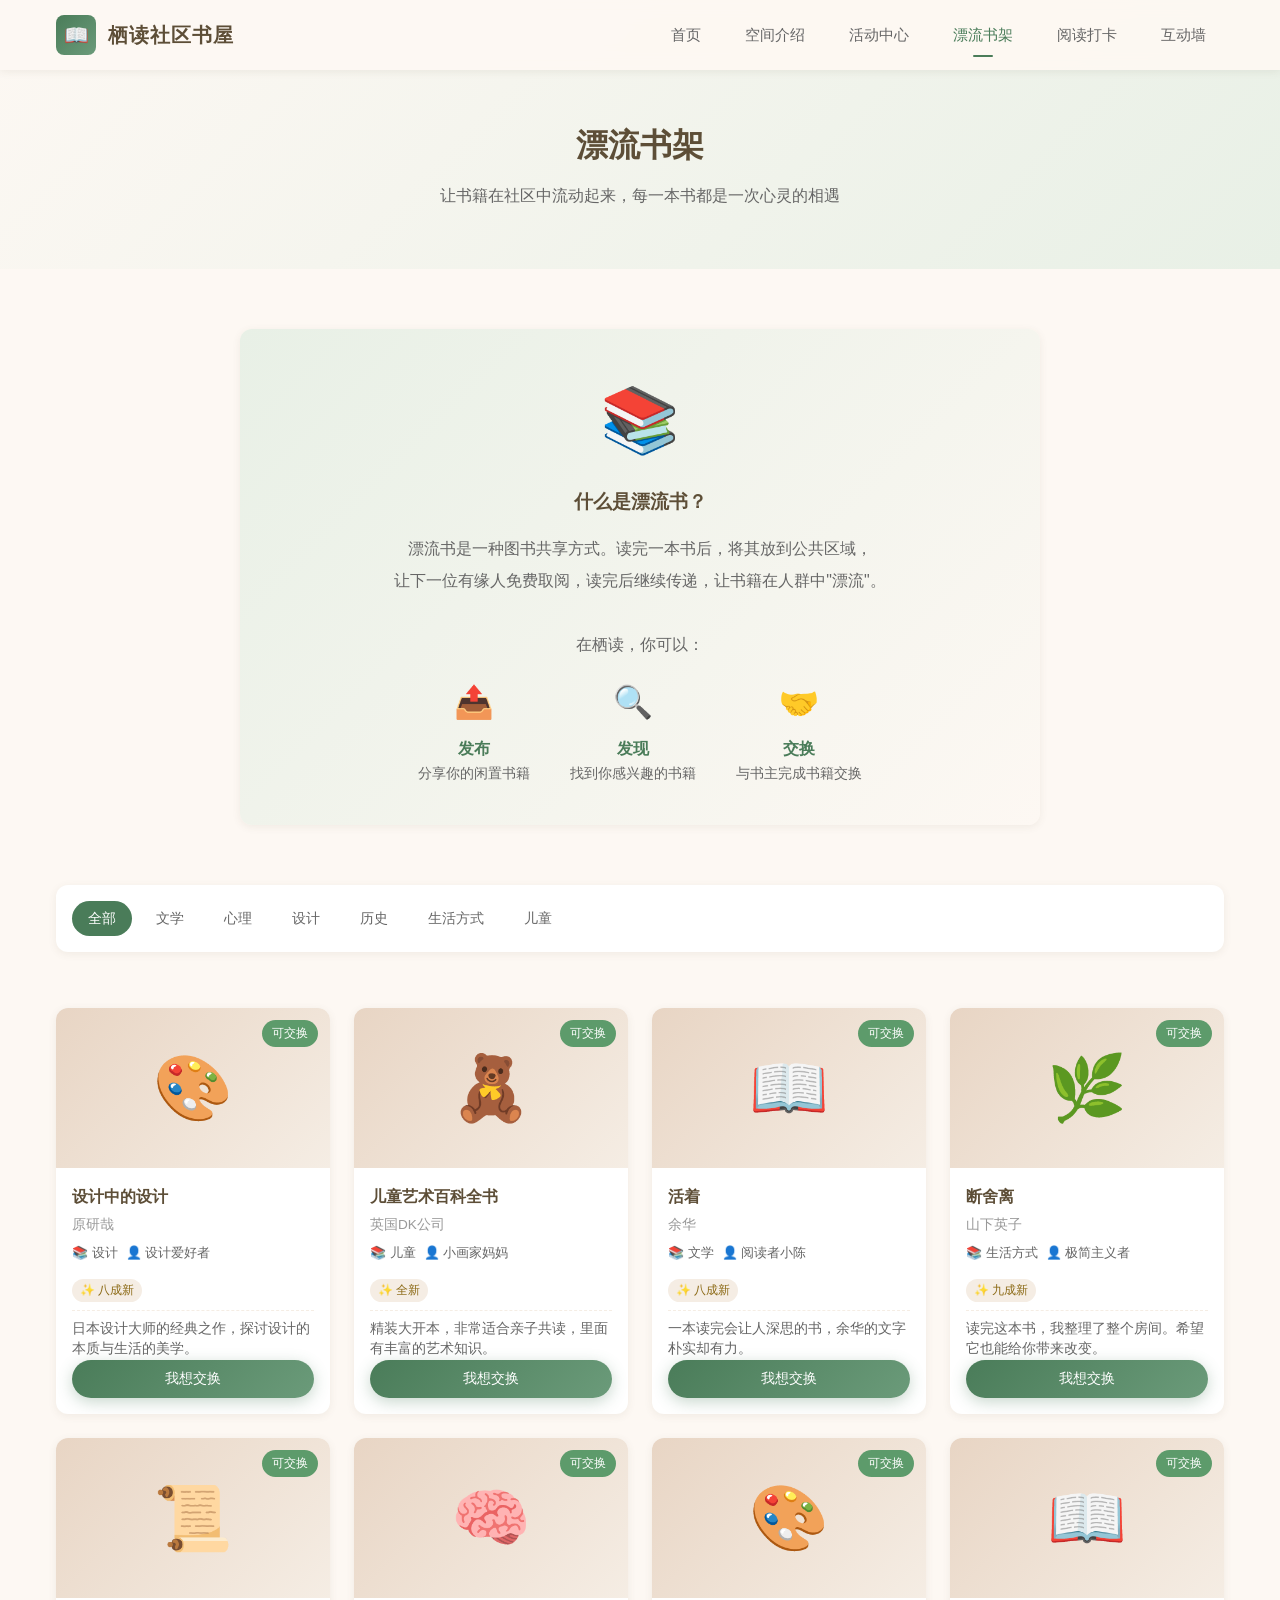
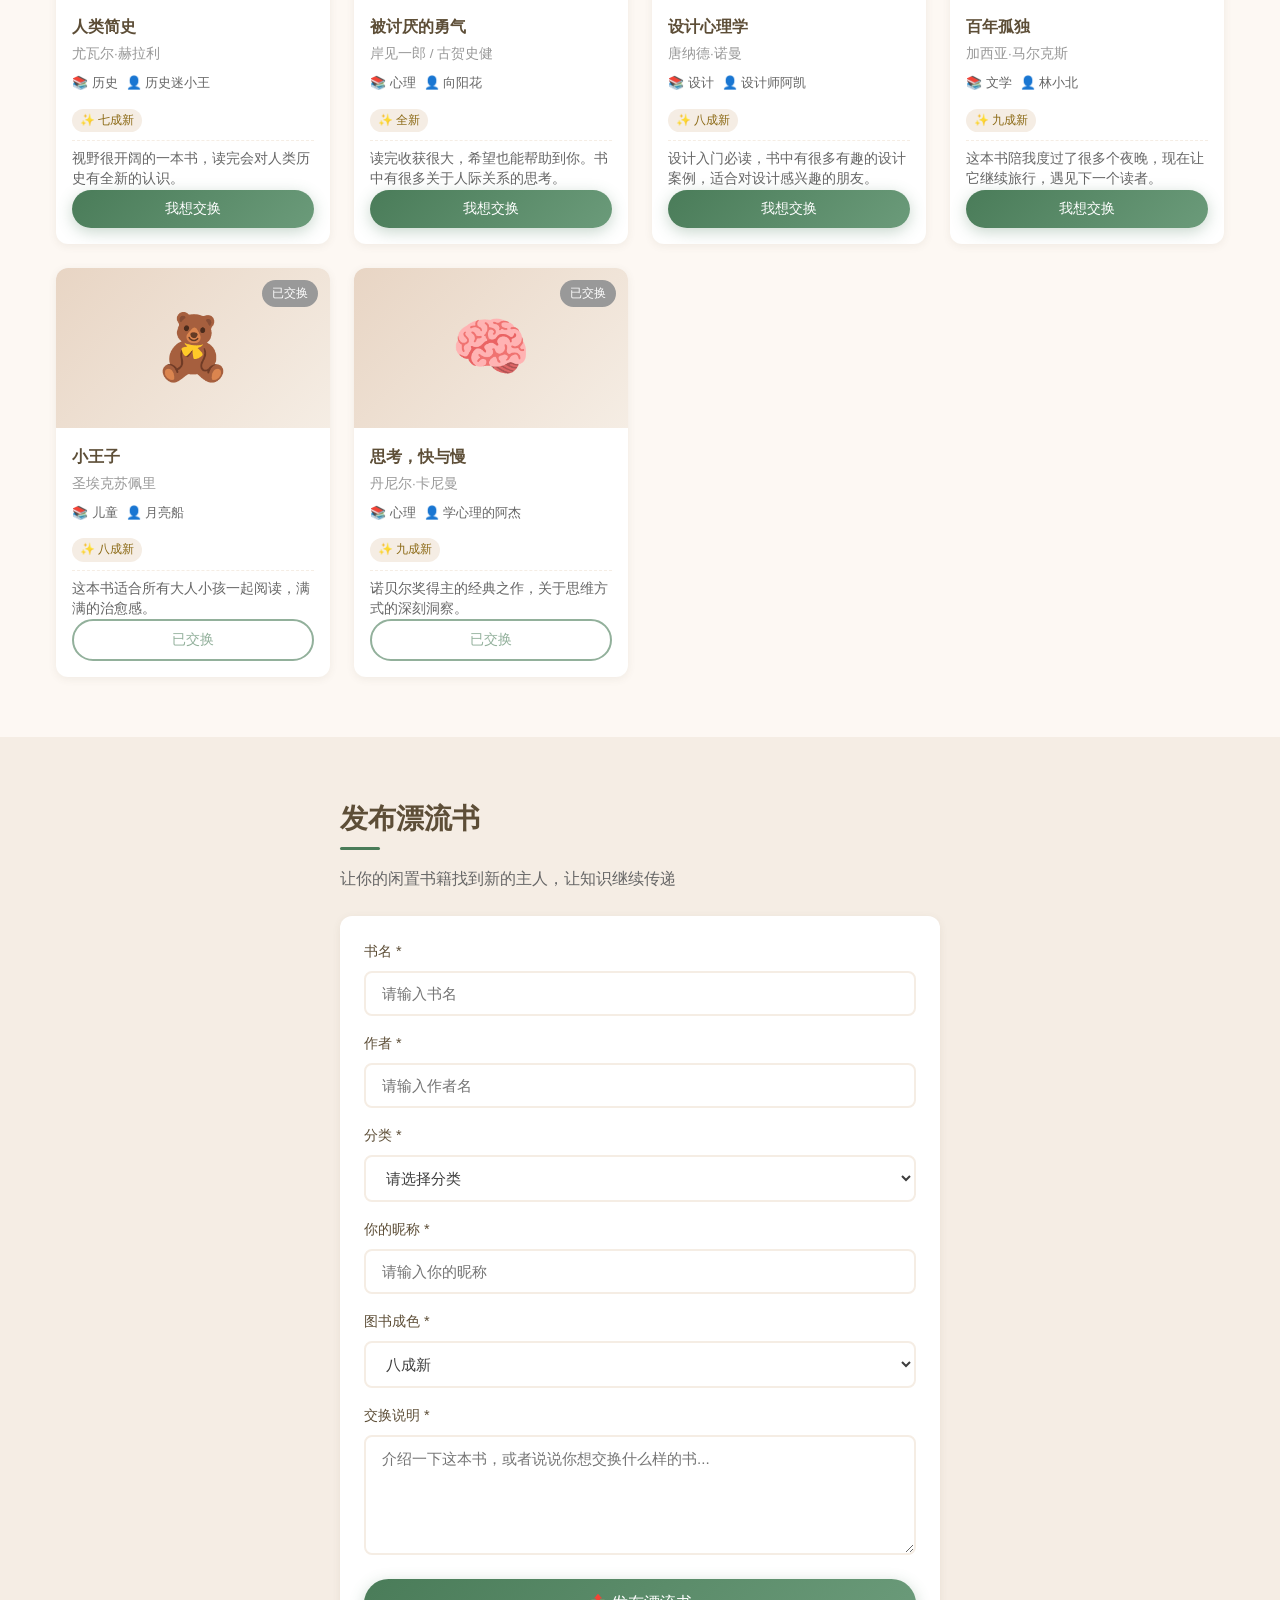
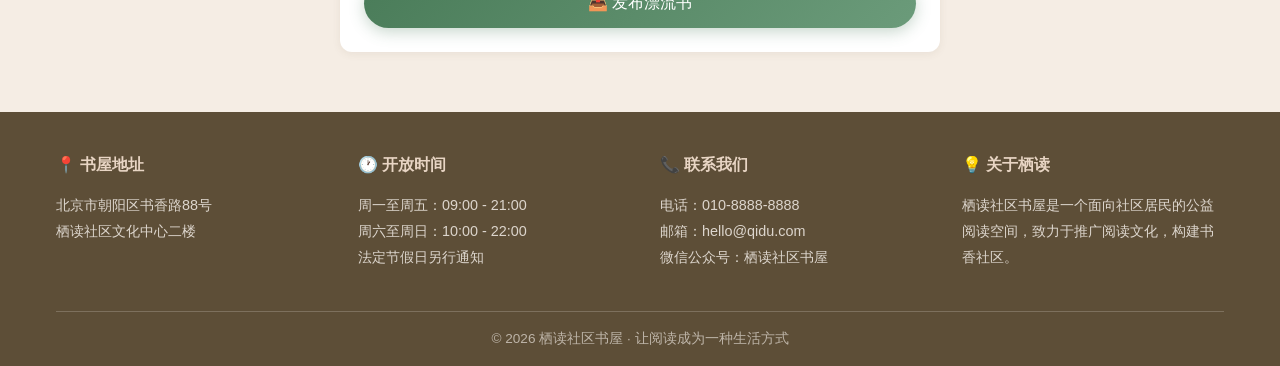
==== commit 662b4b23: "Update bookswap.html" ====
--- a/bookswap.html
+++ b/bookswap.html
@@ -192,8 +192,8 @@
     </footer>
 
     <!-- 引入JS文件 -->
-    <script src="js/data.js"></script>
-    <script src="js/main.js"></script>
-    <script src="js/bookswap.js"></script>
+    <script src="./data.js"></script>
+    <script src="./main.js"></script>
+    <script src="./bookswap.js"></script>
 </body>
 </html>
